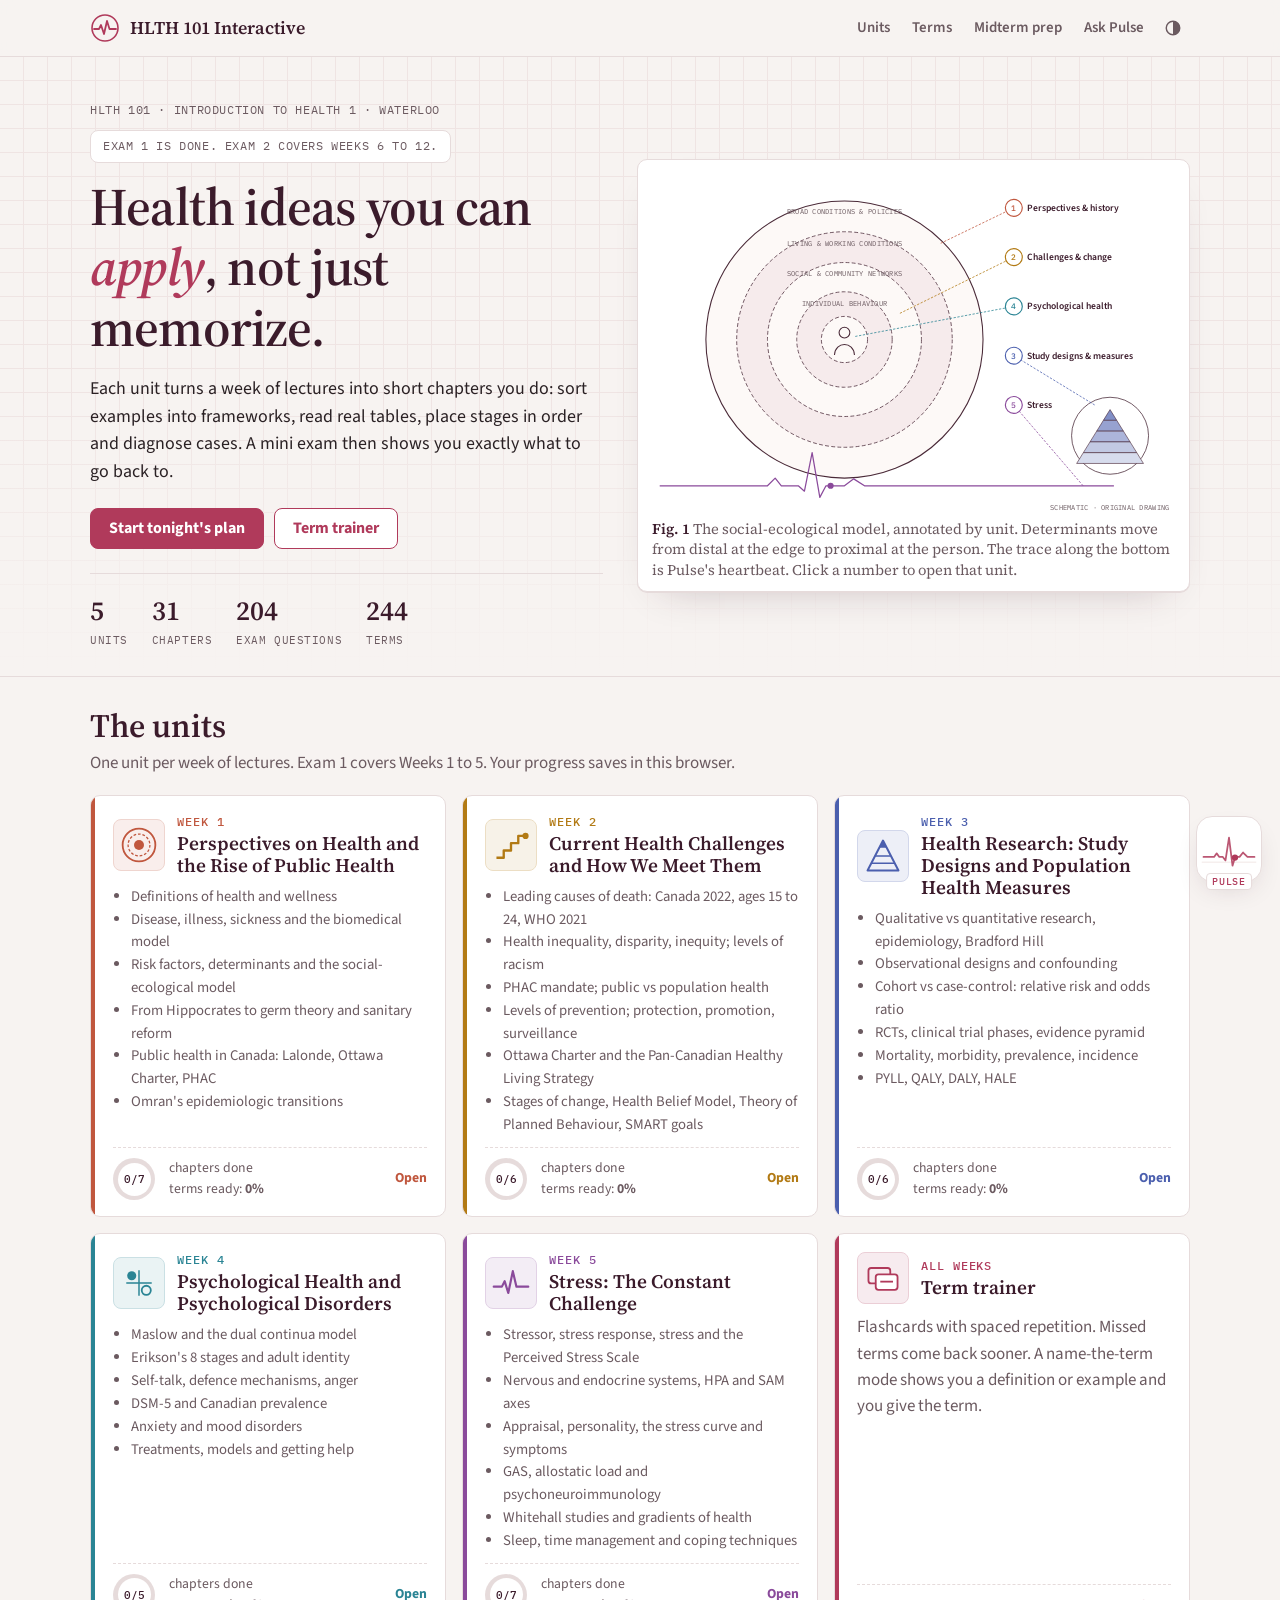
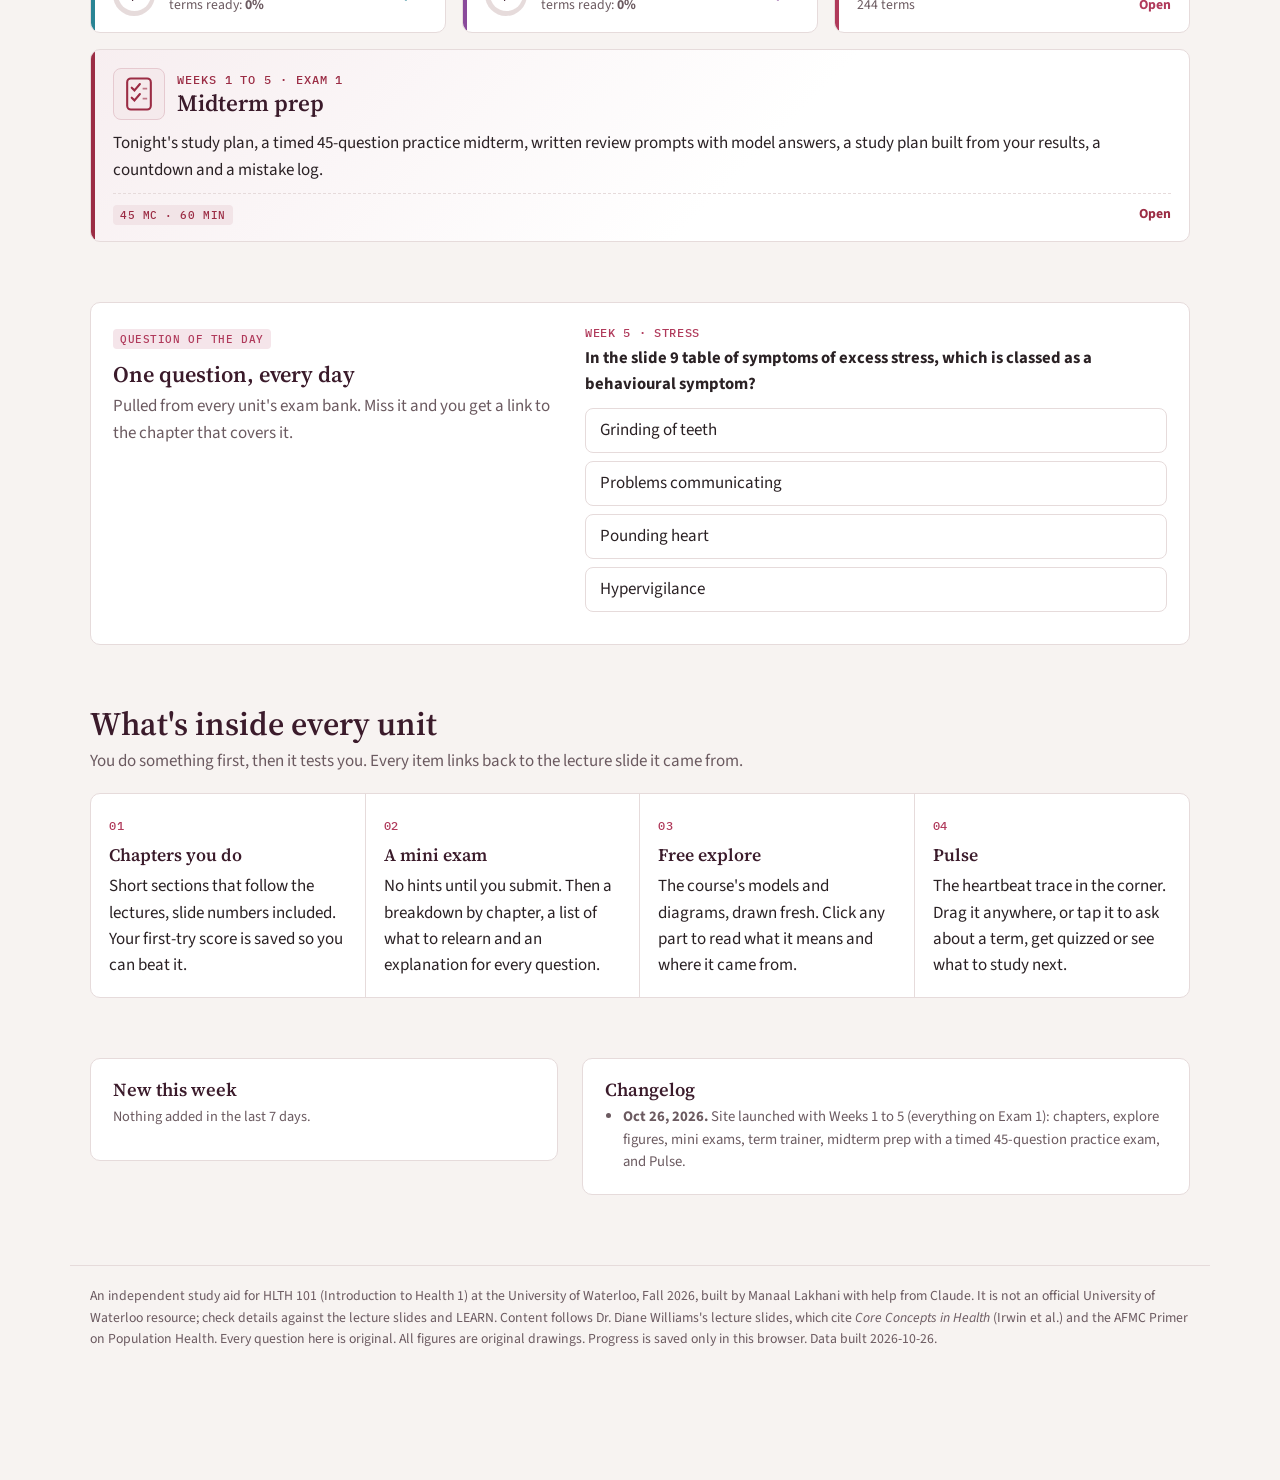
==== index.html @ 001bbe68 "HLTH 101 interactive review site: Weeks 1 to 5, term trainer, midterm prep, Pulse guide Co-Authored-" ====
<!DOCTYPE html>
<html lang="en">
<head>
<meta charset="utf-8">
<meta name="viewport" content="width=device-width, initial-scale=1, viewport-fit=cover">
<title>HLTH 101 Interactive</title>
<meta name="description" content="Interactive review for HLTH 101 Introduction to Health 1 at Waterloo: chapters you do, a term trainer, midterm prep and Pulse the study guide.">
<link rel="preconnect" href="https://fonts.googleapis.com"><link rel="preconnect" href="https://fonts.gstatic.com" crossorigin>
<link href="https://fonts.googleapis.com/css2?family=IBM+Plex+Mono:wght@400;500&family=Source+Sans+3:ital,wght@0,400;0,600;0,700;1,400&family=Source+Serif+4:ital,opsz,wght@0,8..60,400;0,8..60,600;0,8..60,700;1,8..60,400&display=swap" rel="stylesheet">
<link rel="stylesheet" href="assets/site.css">
<style>
.hf .ring-band{transition:opacity .2s;opacity:0}
.hf.on-1 .hb1,.hf.on-2 .hb2,.hf.on-3 .hb3,.hf.on-4 .hb4,.hf.on-5 .hb5{opacity:1}
.hf .co{cursor:pointer}
.hf .co circle{fill:var(--paper);stroke:var(--c);stroke-width:1.5}
.hf .co text.n{font-family:var(--mono);font-size:11px;font-weight:500;fill:var(--c);text-anchor:middle}
.hf .co text.t{fill:var(--head);font-family:var(--sans);font-size:12.5px;font-weight:600}
.hf .co line{stroke:var(--c);stroke-width:1;stroke-dasharray:3 2}
.hf .co:hover circle,.hf .co:focus circle{fill:var(--c)} .hf .co:hover text.n,.hf .co:focus text.n{fill:var(--paper)}
.examchip{display:inline-flex;gap:10px;align-items:center;border:1px solid var(--rule);background:var(--paper);border-radius:8px;padding:6px 12px;margin-bottom:14px}
.examchip b{font-family:var(--display);font-size:1.15rem;color:var(--mid)}
</style>
</head>
<body>
<header id="nav"></header>
<section class="hero">
  <div class="wrap">
    <div>
      <p class="mono" style="margin:0 0 10px">HLTH 101 · Introduction to Health 1 · Waterloo</p>
      <div class="examchip" id="examchip"></div>
      <h1>Health ideas you can <em>apply</em>, not just memorize.</h1>
      <p class="lede">Each unit turns a week of lectures into short chapters you do: sort examples into frameworks, read real tables, place stages in order and diagnose cases. A mini exam then shows you exactly what to go back to.</p>
      <div class="btns"><a class="btn" id="startBtn" href="midterm.html#plan">Start tonight's plan</a><a class="btn ghost" href="terms.html">Term trainer</a></div>
      <div class="counts" id="counts"></div>
    </div>
    <figure class="plate" id="plate"></figure>
  </div>
</section>

<section class="sec" id="units"><div class="wrap">
  <h2>The units</h2>
  <p class="sub">One unit per week of lectures. Exam 1 covers Weeks 1 to 5. Your progress saves in this browser.</p>
  <div class="mods" id="mods"></div>
</div></section>

<section class="sec"><div class="wrap">
  <div class="split card" style="padding:22px">
    <div><span class="pill">Question of the day</span><h3 style="margin-top:10px;font-size:1.4rem">One question, every day</h3><p class="sub" style="margin-bottom:0">Pulled from every unit's exam bank. Miss it and you get a link to the chapter that covers it.</p></div>
    <div id="qod"></div>
  </div>
</div></section>

<section class="sec"><div class="wrap">
  <h2>What's inside every unit</h2>
  <p class="sub">You do something first, then it tests you. Every item links back to the lecture slide it came from.</p>
  <div class="how">
    <div><span class="n">01</span><b>Chapters you do</b>Short sections that follow the lectures, slide numbers included. Your first-try score is saved so you can beat it.</div>
    <div><span class="n">02</span><b>A mini exam</b>No hints until you submit. Then a breakdown by chapter, a list of what to relearn and an explanation for every question.</div>
    <div><span class="n">03</span><b>Free explore</b>The course's models and diagrams, drawn fresh. Click any part to read what it means and where it came from.</div>
    <div><span class="n">04</span><b>Pulse</b>The heartbeat trace in the corner. Drag it anywhere, or tap it to ask about a term, get quizzed or see what to study next.</div>
  </div>
</div></section>

<section class="sec"><div class="wrap">
  <div class="split">
    <div class="card"><h3>New this week</h3><div id="newlist"></div></div>
    <div class="card"><h3>Changelog</h3><ul class="changelog">
      <li><b>Oct 26, 2026.</b> Site launched with Weeks 1 to 5 (everything on Exam 1): chapters, explore figures, mini exams, term trainer, midterm prep with a timed 45-question practice exam, and Pulse.</li>
    </ul></div>
  </div>
</div></section>

<footer id="foot"></footer>
<script src="studydata.js"></script>
<script src="assets/core.js"></script>
<script src="assets/figs.js"></script>
<script src="assets/act.js"></script>
<script src="assets/guide.js"></script>
<script>
(function(){
const {esc,$}=H; H.nav(""); H.foot();
const U=H.units;
/* exam chip */
const ec=()=>{ const c=H.countdown(); $("#examchip").innerHTML=c?`<span class="mono">Exam 1 · Tue Oct 27 · 4:00 pm · STC 0010</span><b>${H.countText()}</b>`:`<span class="mono">Exam 1 is done. Exam 2 covers Weeks 6 to 12.</span>`; };
ec(); setInterval(ec,30000);

/* hero figure: social-ecological rings with a heartbeat trace, annotated by unit */
(function(){
  const reduce=matchMedia("(prefers-reduced-motion: reduce)").matches;
  const cx=250, cy=215; let g=`<svg class="fig hf" id="hf" viewBox="0 0 680 440" role="img" aria-label="Social-ecological model with callouts linking to each unit">`;
  const R=[180,140,100,62,30];
  R.forEach((r,i)=>g+=`<circle cx="${cx}" cy="${cy}" r="${r}" class="${i%2?"sf":"fl"}" stroke="var(--fig-stroke)" stroke-width="${i?1:1.4}" ${i?'stroke-dasharray="5 3"':""}/>`);
  g+=`<circle class="ring-band hb1" cx="${cx}" cy="${cy}" r="160" fill="none" stroke="var(--u1)" stroke-width="40" style="stroke-opacity:.16"/>`;
  g+=`<circle class="ring-band hb2" cx="${cx}" cy="${cy}" r="81" fill="none" stroke="var(--u2)" stroke-width="38" style="stroke-opacity:.18"/>`;
  g+=`<circle class="ring-band hb4" cx="${cx}" cy="${cy}" r="30" fill="var(--u4)" style="fill-opacity:.18"/>`;
  /* person at the centre */
  g+=`<circle cx="${cx}" cy="${cy-9}" r="7" fill="none" stroke="var(--fig-stroke)" stroke-width="1.4"/><path d="M${cx-13} ${cy+20} C ${cx-12} ${cy+2}, ${cx+12} ${cy+2}, ${cx+13} ${cy+20}" fill="none" stroke="var(--fig-stroke)" stroke-width="1.4"/>`;
  [["broad conditions & policies",cy-163],["living & working conditions",cy-122],["social & community networks",cy-82],["individual behaviour",cy-44]].forEach(([t,y])=>g+=`<text x="${cx}" y="${y}" text-anchor="middle" class="cap" style="font-size:9px">${t}</text>`);
  /* evidence pyramid inset (unit 3) */
  g+=`<g transform="translate(595 340)"><circle class="ring-band hb3" r="56" fill="var(--u3)" style="fill-opacity:.12"/><circle r="50" fill="var(--paper)" stroke="var(--fig-stroke)" stroke-width="1"/>`;
  for(let i=0;i<5;i++){ const y1=-34+i*14, y2=y1+14, w1=(y1+34)*0.62, w2=(y2+34)*0.62; g+=`<path d="M${-w1} ${y1} L${w1} ${y1} L${w2} ${y2} L${-w2} ${y2} Z" fill="color-mix(in srgb,var(--u3) ${10+(5-i)*12}%,var(--paper))" stroke="var(--fig-stroke)" stroke-width=".8"/>`; }
  g+=`</g>`;
  /* heartbeat trace (unit 5) */
  const ecg="M10 405 H150 L160 395 L168 405 H190 L198 412 L208 362 L218 420 L226 405 H250 L262 396 L276 405 H600";
  g+=`<path class="ring-band hb5" d="${ecg}" fill="none" stroke="var(--u5)" stroke-width="8" style="stroke-opacity:.2"/><path id="ecg" d="${ecg}" fill="none" stroke="var(--u5)" stroke-width="1.6" stroke-linejoin="round"/>`;
  g+=`<circle r="4" fill="var(--u5)">${reduce?"":`<animateMotion dur="4s" repeatCount="indefinite"><mpath href="#ecg"/></animateMotion>`}</circle>`;
  /* callouts */
  const CO=[[1,cx+125,cy-125,470,44,"Perspectives & history"],[2,cx+72,cy-34,470,108,"Challenges & behaviour change"],[4,cx+14,cy-4,470,172,"Psychological health"],[3,575,300,470,236,"Research & measures"],[5,560,405,470,300,"Stress"]];
  CO.forEach(([n,px,py,x,y,t])=>{ const u=U.find(z=>z.n===n); const href=u?`unit.html?u=${u.id}`:"#units"; const lab=u?u.short:t;
    g+=`<a class="co" href="${href}" style="--c:var(--u${n})" data-n="${n}" aria-label="Week ${n}: ${esc(lab)}"><line x1="${px}" y1="${py}" x2="${x}" y2="${y}"/><circle cx="${x}" cy="${y}" r="11"/><text class="n" x="${x}" y="${y+4}">${n}</text><text class="t" x="${x+17}" y="${y+4}" text-anchor="start">${esc(lab)}</text></a>`; });
  g+=`<text x="672" y="436" text-anchor="end" class="cap" style="font-size:8.5px">schematic · original drawing</text></svg>`;
  $("#plate").innerHTML=g+`<figcaption><b>Fig. 1</b> The social-ecological model, annotated by unit. Determinants move from distal at the edge to proximal at the person. The trace along the bottom is Pulse's heartbeat. Click a number to open that unit.</figcaption>`;
  const svg=$("#hf"); svg.querySelectorAll(".co").forEach(a=>{ const on=()=>svg.classList.add("on-"+a.dataset.n), off=()=>svg.classList.remove("on-"+a.dataset.n); a.addEventListener("mouseenter",on); a.addEventListener("mouseleave",off); a.addEventListener("focus",on); a.addEventListener("blur",off); });
})();

/* unit cards */
const prog=H.get("progress",{}), ex=H.get("exam",{});
let totalCh=0, totalQ=0, totalT=0;
$("#mods").innerHTML=U.map(u=>{ const c=H.color(u); const done=u.chapters.filter(ch=>prog[ch.id]).length; totalCh+=u.chapters.length; totalQ+=H.bank([u.id]).length; totalT+=u.terms.length;
  const newN=[...u.terms,...u.questions,...u.chapters].filter(x=>H.isNew(x.added)).length;
  return `<a class="mod" href="unit.html?u=${u.id}" style="--c:${c}"><div class="top"><span class="icon">${H.ICON[u.n]||""}</span><div><div class="num">Week ${u.n}${newN?` · <span class="pill new">new</span>`:""}</div><h3>${esc(u.title)}</h3></div></div>
  <ul>${(u.topics||[]).map(t=>`<li>${esc(t)}</li>`).join("")}</ul>
  <div class="prog"><span class="ring" style="--p:${H.pct(done,u.chapters.length)}"><span>${done}/${u.chapters.length}</span></span><span>chapters done<br>terms ready: <b>${H.readiness(u.id)}%</b>${ex[u.id]?` · exam best <b>${ex[u.id].best}%</b>`:""}</span><span class="go">Open</span></div></a>`; }).join("")
 + `<a class="mod" href="terms.html" style="--c:var(--accent)"><div class="top"><span class="icon">${H.ICON.terms}</span><div><div class="num">All weeks</div><h3>Term trainer</h3></div></div><p style="margin:0;color:var(--ink2)">Flashcards with spaced repetition. Missed terms come back sooner. A name-the-term mode shows you a definition or example and you give the term.</p><div class="prog"><span>${totalT} terms</span><span class="go">Open</span></div></a>`
 + `<a class="mod mid" href="midterm.html" style="--c:var(--mid);grid-column:1/-1"><div class="top"><span class="icon">${H.ICON.mid}</span><div><div class="num">Weeks 1 to 5 · Exam 1</div><h3>Midterm prep</h3></div></div>
   <p style="margin:0">Tonight's study plan, a timed 45-question practice midterm, written review prompts with model answers, a study plan built from your results, a countdown and a mistake log.</p>
   <div class="prog"><span class="pill" style="--c:var(--mid)">45 MC · 60 min</span>${ex.midterm?`<span>practice midterm best: <b>${ex.midterm.best}%</b></span>`:""}<span class="go">Open</span></div></a>`;
$("#counts").innerHTML=`<span><b>${U.length}</b>units</span><span><b>${totalCh}</b>chapters</span><span><b>${totalQ}</b>exam questions</span><span><b>${totalT}</b>terms</span>`;

/* question of the day */
const pool=H.bank(); if(pool.length){ const day=Math.floor(Date.now()/864e5); const q=pool[(day*7919)%pool.length];
  H.mcq($("#qod"),q,{label:`Week ${H.unit(q.unit).n} · ${H.unit(q.unit).short}`,onAnswer:ok=>{ if(!ok&&q.ch) $("#qod .fbx").insertAdjacentHTML("beforeend",` <a href="${H.chLink(q.ch)}">Review that chapter</a>`); }}); }

/* new this week */
const fresh=U.map(u=>({u,n:[...u.terms,...u.questions].filter(x=>H.isNew(x.added)).length})).filter(x=>x.n);
$("#newlist").innerHTML=fresh.length?`<ul class="changelog">${fresh.map(x=>`<li><span class="pill new">new</span> <a href="unit.html?u=${x.u.id}">Week ${x.u.n}: ${esc(x.u.short)}</a>, ${x.n} new terms and questions</li>`).join("")}</ul>`:`<p class="muted small">Nothing added in the last 7 days.</p>`;
})();
</script>
</body>
</html>
---- assets/site.css ----
/* HLTH 101 Interactive: shared styles. Same layout system as the BIOL 130 site, warmer clinical palette. */
:root{
  --page:#f7f3f1; --paper:#ffffff; --ink:#2a2124; --ink2:#6b5a60; --rule:#e6dbdb; --grid:#efe4e3; --head:#3b1b2b;
  --accent:#b03a5b; --accentInk:#ffffff; --accentSoft:#f8e6eb;
  --ok:#2e7a55; --okSoft:#e3f2e9; --bad:#b0383a; --badSoft:#f9e3e2; --chip:#f6eeee;
  --u1:#c0573e; --u2:#b27a14; --u3:#4b5fae; --u4:#2a8494; --u5:#8a4a9b; --mid:#9b2c44;
  --display:"Source Serif 4", Georgia, serif; --sans:"Source Sans 3", system-ui, -apple-system, "Segoe UI", Arial, sans-serif; --mono:"IBM Plex Mono", ui-monospace, SFMono-Regular, Menlo, monospace;
  --fig-stroke:#4a2a38; --fig-fill:#fdf9f7; --fig-soft:#f6ebec; --shadow:rgba(59,27,43,.30);
  box-sizing:border-box; padding-top:env(safe-area-inset-top,0px); padding-bottom:env(safe-area-inset-bottom,0px);
}
@media (prefers-color-scheme: dark){ :root:not([data-theme="light"]){
  --page:#171014; --paper:#21181c; --ink:#f2e8eb; --ink2:#bfaab1; --rule:#3a2b31; --grid:#261b20; --head:#f8e6ec;
  --accent:#ef8cab; --accentInk:#2a0f1a; --accentSoft:#3b222b; --ok:#72c79a; --okSoft:#1b3126; --bad:#ef9690; --badSoft:#3d2020; --chip:#2b2025;
  --u1:#ee9a83; --u2:#e3b456; --u3:#9eaaf0; --u4:#6cc5d3; --u5:#cf9ade; --mid:#f08aa0;
  --fig-stroke:#e7cdd6; --fig-fill:#261c21; --fig-soft:#2f2228; --shadow:rgba(0,0,0,.5);
} }
:root[data-theme="dark"]{
  --page:#171014; --paper:#21181c; --ink:#f2e8eb; --ink2:#bfaab1; --rule:#3a2b31; --grid:#261b20; --head:#f8e6ec;
  --accent:#ef8cab; --accentInk:#2a0f1a; --accentSoft:#3b222b; --ok:#72c79a; --okSoft:#1b3126; --bad:#ef9690; --badSoft:#3d2020; --chip:#2b2025;
  --u1:#ee9a83; --u2:#e3b456; --u3:#9eaaf0; --u4:#6cc5d3; --u5:#cf9ade; --mid:#f08aa0;
  --fig-stroke:#e7cdd6; --fig-fill:#261c21; --fig-soft:#2f2228; --shadow:rgba(0,0,0,.5);
}
*,*::before,*::after{box-sizing:inherit}
html{scroll-behavior:smooth;-webkit-text-size-adjust:100%}
body{margin:0;background:var(--page);color:var(--ink);font-family:var(--sans);font-size:17px;line-height:1.55;overflow-x:hidden}
a{color:var(--accent)}
button{font:inherit;color:inherit}
:focus-visible{outline:3px solid var(--accent);outline-offset:2px}
h1,h2,h3,h4{font-family:var(--display);color:var(--head);font-weight:600;line-height:1.15;margin:0}
p{margin:0 0 .8em}
.wrap{max-width:1140px;margin:0 auto;padding:0 20px}
.mono{font-family:var(--mono);font-size:.76rem;letter-spacing:.05em;text-transform:uppercase;color:var(--ink2)}
.muted{color:var(--ink2)} .small{font-size:.9rem}
.sr{position:absolute;width:1px;height:1px;overflow:hidden;clip:rect(0 0 0 0)}

/* nav */
.nav{position:sticky;top:0;z-index:30;background:color-mix(in srgb,var(--page) 90%,transparent);backdrop-filter:blur(8px);-webkit-backdrop-filter:blur(8px);border-bottom:1px solid var(--rule)}
.nav .wrap{display:flex;align-items:center;gap:14px;min-height:56px}
.logo{display:flex;align-items:center;gap:10px;text-decoration:none;color:var(--head);font-family:var(--display);font-weight:600;font-size:1.12rem;white-space:nowrap}
.logo svg{flex:none}
.nav nav{margin-left:auto;display:flex;gap:2px;flex-wrap:wrap;align-items:center}
.nav nav a,.nav nav button{color:var(--ink2);text-decoration:none;font-weight:600;padding:6px 10px;border-radius:6px;font-size:.93rem;background:none;border:0;cursor:pointer}
.nav nav a:hover,.nav nav button:hover,.nav nav a[aria-current="page"]{color:var(--head);background:var(--accentSoft)}
.themebtn{width:34px;height:34px;display:grid;place-items:center;padding:0!important}

/* buttons, pills */
.btn{display:inline-flex;align-items:center;justify-content:center;gap:8px;padding:10px 18px;border-radius:8px;background:var(--accent);color:var(--accentInk);font-weight:700;text-decoration:none;border:1.5px solid var(--accent);font-size:1rem;cursor:pointer;line-height:1.2}
.btn.ghost{background:var(--paper);color:var(--accent)}
.btn.sm{padding:6px 12px;font-size:.9rem}
.btn:hover{filter:brightness(1.06)}
.btn[disabled]{opacity:.45;cursor:not-allowed;filter:none}
.btns,.row{display:flex;gap:10px;flex-wrap:wrap;align-items:center}
.pill{display:inline-block;font:500 .7rem var(--mono);letter-spacing:.05em;text-transform:uppercase;border-radius:4px;padding:3px 7px;background:color-mix(in srgb,var(--c,var(--accent)) 13%,var(--paper));color:var(--c,var(--accent));white-space:nowrap}
.pill.new{--c:var(--mid)}
.src{font:500 .7rem var(--mono);letter-spacing:.03em;color:var(--ink2);text-transform:uppercase}

/* hero */
.hero{position:relative;padding:44px 0 26px;background-image:linear-gradient(var(--grid) 1px,transparent 1px),linear-gradient(90deg,var(--grid) 1px,transparent 1px);background-size:24px 24px;background-position:-1px -1px;border-bottom:1px solid var(--rule)}
.hero::after{content:"";position:absolute;inset:0;background:linear-gradient(180deg,transparent 55%,var(--page));pointer-events:none}
.hero .wrap{position:relative;z-index:1;display:grid;grid-template-columns:minmax(0,1fr) minmax(0,1.08fr);gap:34px;align-items:center}
.hero h1{font-size:clamp(2.1rem,4.6vw,3.3rem);letter-spacing:-.015em}
.hero h1 em{font-style:italic;color:var(--accent)}
.lede{font-size:1.12rem;max-width:31em;margin:16px 0 22px}
.counts{display:flex;gap:24px;flex-wrap:wrap;margin-top:24px;padding-top:16px;border-top:1px solid var(--rule)}
.counts span{font-family:var(--mono);font-size:.7rem;letter-spacing:.05em;text-transform:uppercase;color:var(--ink2)}
.counts b{display:block;font-family:var(--display);font-size:1.7rem;color:var(--head);font-weight:600;letter-spacing:0;text-transform:none}

/* plates (figures) */
.plate{margin:0;background:var(--paper);border:1px solid var(--rule);border-radius:10px;padding:14px 14px 10px;box-shadow:0 1px 0 var(--rule),0 18px 40px -26px var(--shadow)}
.plate svg{display:block;width:100%;height:auto;touch-action:manipulation}
.plate figcaption{font-family:var(--display);font-size:.92rem;color:var(--ink2);margin-top:6px;line-height:1.4}
.plate figcaption b{color:var(--head);font-weight:600}
svg.fig text{font-family:var(--sans);fill:var(--ink)}
svg.fig .ln{fill:none;stroke:var(--fig-stroke);stroke-width:1.4}
svg.fig .lt{fill:none;stroke:var(--fig-stroke);stroke-width:.8;opacity:.7}
svg.fig .fl{fill:var(--fig-fill)} svg.fig .sf{fill:var(--fig-soft)}
svg.fig .cap{font-family:var(--mono);font-size:10px;fill:var(--ink2);letter-spacing:.04em;text-transform:uppercase}
svg.fig .slot rect{fill:var(--paper);stroke:var(--c,var(--accent));stroke-width:1.3;rx:6}
svg.fig .slot text{font-size:12.5px;font-weight:600;fill:var(--head)}
svg.fig .slot{cursor:pointer}
svg.fig .slot:hover rect,svg.fig .slot.on rect{fill:color-mix(in srgb,var(--c,var(--accent)) 14%,var(--paper))}
svg.fig .slot.empty rect{stroke-dasharray:4 3;fill:var(--chip)}
svg.fig .slot.empty text{fill:var(--ink2);font-weight:400}
svg.fig .slot.right rect{stroke:var(--ok);fill:var(--okSoft)}
svg.fig .slot.wrong rect{stroke:var(--bad);fill:var(--badSoft)}
svg.fig .slot.drop rect{stroke-width:2.5}

/* sections + hub */
.sec{padding:30px 0}
.sec h2{font-size:clamp(1.55rem,2.8vw,2.05rem)}
.sub{color:var(--ink2);margin:6px 0 18px;max-width:46em}
.mods{display:grid;grid-template-columns:repeat(3,minmax(0,1fr));gap:16px}
.mod{position:relative;background:var(--paper);border:1px solid var(--rule);border-radius:10px;padding:18px 18px 16px 22px;display:flex;flex-direction:column;gap:10px;text-decoration:none;color:inherit;transition:border-color .2s,box-shadow .2s;overflow:hidden}
.mod:hover{border-color:var(--c);box-shadow:0 10px 26px -18px var(--shadow)}
.mod::before{content:"";position:absolute;inset:0 auto 0 0;width:4px;background:var(--c)}
.mod .top{display:flex;align-items:center;gap:12px}
.icon{width:52px;height:52px;border-radius:8px;background:color-mix(in srgb,var(--c) 10%,var(--paper));border:1px solid color-mix(in srgb,var(--c) 25%,var(--paper));display:flex;align-items:center;justify-content:center;flex:none}
.mod .num{font:500 .72rem var(--mono);letter-spacing:.08em;color:var(--c);text-transform:uppercase}
.mod h3{font-size:1.2rem;margin-top:3px}
.mod ul{margin:0;padding-left:18px;color:var(--ink2);font-size:.92rem}
.mod .prog{display:flex;gap:14px;align-items:center;margin-top:auto;padding-top:10px;border-top:1px dashed var(--rule);font-size:.86rem;color:var(--ink2)}
.ring{--p:0;width:42px;height:42px;border-radius:50%;background:conic-gradient(var(--c,var(--accent)) calc(var(--p)*1%),var(--rule) 0);display:grid;place-items:center;flex:none}
.ring span{width:33px;height:33px;border-radius:50%;background:var(--paper);display:grid;place-items:center;font:500 .66rem var(--mono);color:var(--head)}
.mod .go{margin-left:auto;font-weight:700;color:var(--c)}
.mod.mid{grid-column:span 2;background:linear-gradient(135deg,color-mix(in srgb,var(--mid) 8%,var(--paper)),var(--paper) 60%)}
.mod.mid h3{font-size:1.45rem}
.how{display:grid;grid-template-columns:repeat(4,minmax(0,1fr));border:1px solid var(--rule);border-radius:10px;background:var(--paper);overflow:hidden}
.how div{padding:18px;border-right:1px solid var(--rule)} .how div:last-child{border-right:0}
.how b{display:block;font-family:var(--display);font-size:1.1rem;color:var(--head);margin:4px 0;font-weight:600}
.how .n{font:500 .72rem var(--mono);letter-spacing:.06em;color:var(--accent)}
.card{background:var(--paper);border:1px solid var(--rule);border-radius:10px;padding:20px 22px}
.card h2{font-size:1.4rem;margin-bottom:6px} .card h3{font-size:1.15rem;margin-bottom:6px}
.split{display:grid;grid-template-columns:minmax(0,1fr) minmax(0,1.3fr);gap:24px;align-items:start}
.foot{margin:40px auto 0;padding:20px 20px 130px;border-top:1px solid var(--rule);color:var(--ink2);font-size:.86rem}
.changelog{margin:0;padding-left:18px;color:var(--ink2);font-size:.92rem}

/* cram plan */
.plan{list-style:none;margin:0;padding:0;display:grid;gap:10px}
.plan li{display:grid;grid-template-columns:auto 1fr auto;gap:12px;align-items:center;background:var(--paper);border:1px solid var(--rule);border-radius:10px;padding:12px 14px}
.plan li.done{opacity:.6}
.plan li.done b{text-decoration:line-through}
.plan .t{font:500 .72rem var(--mono);color:var(--accent);letter-spacing:.05em;text-transform:uppercase;min-width:4.5em}
.plan .box{width:22px;height:22px;border-radius:5px;border:1.5px solid var(--rule);background:var(--paper);cursor:pointer;display:grid;place-items:center}
.plan li.done .box{background:var(--ok);border-color:var(--ok);color:#fff}
.plan b{color:var(--head)}

/* page header for inner pages */
.phead{padding:28px 0 18px;border-bottom:1px solid var(--rule);background-image:linear-gradient(var(--grid) 1px,transparent 1px),linear-gradient(90deg,var(--grid) 1px,transparent 1px);background-size:24px 24px;position:relative}
.phead::after{content:"";position:absolute;inset:0;background:linear-gradient(180deg,transparent 40%,var(--page));pointer-events:none}
.phead .wrap{position:relative;z-index:1}
.phead h1{font-size:clamp(1.7rem,3.6vw,2.4rem);margin:6px 0 4px}
.tabs{display:flex;gap:4px;flex-wrap:wrap;margin-top:16px}
.tab{background:var(--paper);border:1px solid var(--rule);border-radius:8px;padding:7px 13px;cursor:pointer;color:var(--ink2);font-weight:600;text-decoration:none;font-size:.95rem}
.tab:hover{color:var(--head)}
.tab[aria-current="true"]{color:var(--accentInk);background:var(--c,var(--accent));border-color:var(--c,var(--accent))}
.main{padding:24px 0 60px}

/* chapters list */
.chlist{list-style:none;margin:0;padding:0;display:grid;grid-template-columns:repeat(auto-fill,minmax(280px,1fr));gap:12px}
.chitem{background:var(--paper);border:1px solid var(--rule);border-radius:10px;padding:14px 16px;cursor:pointer;text-align:left;width:100%;display:grid;grid-template-columns:auto 1fr;gap:4px 12px;align-items:baseline;text-decoration:none;color:inherit}
.chitem:hover{border-color:var(--c,var(--accent))}
.chnum{font-family:var(--display);font-size:1.6rem;color:var(--c,var(--accent));grid-row:span 3;line-height:1}
.chitem h3{font-size:1.08rem}
.chitem .meta{grid-column:2;color:var(--ink2);font-size:.88rem}
.done-tag{color:var(--ok);font-weight:600}

/* chapter view */
.crumb{display:flex;align-items:center;gap:14px;flex-wrap:wrap;margin-bottom:14px}
.crumb h2{font-size:1.5rem}
.back{background:none;border:0;color:var(--c,var(--accent));cursor:pointer;font-weight:700;padding:0}
.steps{display:flex;gap:4px;flex:1;min-width:140px;max-width:380px;margin-left:auto}
.steps i{flex:1;height:6px;border-radius:3px;background:var(--rule)}
.steps i.on{background:var(--c,var(--accent))} .steps i.cur{background:var(--head)}
.stage{display:grid;grid-template-columns:minmax(0,1fr) minmax(0,1.35fr);gap:20px;align-items:start}
.panel{background:var(--paper);border:1px solid var(--rule);border-radius:10px;padding:18px 20px}
.panel h3{font-size:1.2rem;margin-bottom:8px}
.learn{font-size:1rem} .learn ul{padding-left:20px;margin:0 0 .8em}
.kicker{font:500 .72rem var(--mono);letter-spacing:.06em;text-transform:uppercase;color:var(--c,var(--accent));margin-bottom:6px}
.case{background:var(--chip);border-left:3px solid var(--c,var(--accent));padding:10px 14px;border-radius:0 8px 8px 0;margin:0 0 10px}
.q{font-weight:700;margin:4px 0 10px;font-size:1.04rem}
.opts{display:grid;gap:8px;margin:10px 0}
.opt{text-align:left;padding:10px 14px;border:1px solid var(--rule);border-radius:8px;background:var(--paper);cursor:pointer;line-height:1.35;width:100%}
.opt:hover:not([disabled]){border-color:var(--accent)}
.opt.sel{border-color:var(--accent);box-shadow:inset 0 0 0 1.5px var(--accent)}
.opt.right{border-color:var(--ok);background:var(--okSoft)}
.opt.wrong{border-color:var(--bad);background:var(--badSoft)}
.opt[disabled]{cursor:default}
.fb{border-left:4px solid var(--accent);background:var(--accentSoft);padding:10px 14px;border-radius:0 8px 8px 0;margin:10px 0}
.fb.ok{border-color:var(--ok);background:var(--okSoft)} .fb.bad{border-color:var(--bad);background:var(--badSoft)}
.navrow{display:flex;justify-content:space-between;gap:10px;margin-top:16px;flex-wrap:wrap}

/* interactives */
.pool{display:flex;flex-wrap:wrap;gap:8px;margin:10px 0;min-height:44px;padding:8px;border:1px dashed var(--rule);border-radius:8px}
.chipc{border:1px solid var(--rule);border-radius:8px;padding:8px 11px;background:var(--paper);cursor:grab;text-align:left;line-height:1.3;font-size:.93rem;touch-action:none;user-select:none;-webkit-user-select:none}
.chipc:hover{border-color:var(--accent)}
.chipc.sel{border-color:var(--accent);box-shadow:0 0 0 2px var(--accent) inset}
.chipc.right{border-color:var(--ok);background:var(--okSoft)} .chipc.wrong{border-color:var(--bad);background:var(--badSoft)}
.chipc .why{display:block;font-size:.82rem;color:var(--ink2);margin-top:3px}
.ghost-drag{position:fixed;z-index:999;pointer-events:none;opacity:.9;box-shadow:0 8px 24px -8px var(--shadow);transform:translate(-50%,-50%) rotate(-1.5deg)}
.bins{display:grid;grid-template-columns:repeat(auto-fit,minmax(160px,1fr));gap:8px;margin:10px 0}
.bin{border:1px solid var(--rule);border-radius:8px;padding:8px;min-height:96px;background:var(--chip);display:flex;flex-direction:column;gap:6px}
.bin h4{margin:0 0 2px;font:600 .9rem var(--sans);color:var(--head)}
.bin.drop,.slotc.drop{outline:2px solid var(--accent);outline-offset:1px}
.olist{display:grid;gap:8px;margin:10px 0;counter-reset:o}
.slotc{display:flex;gap:10px;align-items:center;border:1px dashed var(--rule);border-radius:8px;padding:8px 10px;min-height:44px;background:var(--paper);cursor:pointer}
.slotc .n{font-family:var(--display);color:var(--c,var(--accent));font-weight:600;min-width:1.3em}
.slotc.filled{border-style:solid}
.slotc.right{border-color:var(--ok);background:var(--okSoft)} .slotc.wrong{border-color:var(--bad);background:var(--badSoft)}
.mgrid{display:grid;grid-template-columns:minmax(0,1fr) minmax(0,1.4fr);gap:8px 10px;margin:10px 0;align-items:stretch}
.mleft{background:var(--chip);border-radius:8px;padding:8px 10px;font-weight:600;color:var(--head);display:flex;align-items:center}
.cmp{display:grid;grid-template-columns:1fr 1fr;gap:10px;margin:10px 0}
.cmp > div{border:1px solid var(--rule);border-radius:8px;padding:10px 12px;background:var(--chip)}
.cmp h4{font-size:1.02rem;margin-bottom:4px} .cmp ul{margin:0;padding-left:18px;font-size:.93rem}
.scen{border:1px solid var(--rule);border-radius:8px;padding:10px 12px;margin:8px 0}
.scen .row{margin-top:8px}
.tbl{overflow-x:auto;margin:10px 0;border:1px solid var(--rule);border-radius:8px}
.tbl table{border-collapse:collapse;width:100%;font-size:.9rem;background:var(--paper)}
.tbl th,.tbl td{padding:6px 10px;border-bottom:1px solid var(--rule);text-align:left;vertical-align:top}
.tbl th{font:600 .74rem var(--mono);letter-spacing:.03em;text-transform:uppercase;color:var(--ink2);background:var(--chip)}
.tbl caption{caption-side:top;text-align:left;font-family:var(--display);padding:8px 10px;color:var(--head)}
.lchips{display:flex;flex-wrap:wrap;gap:6px;margin:10px 0}

/* exam, practice */
.ex-q{border-top:1px solid var(--rule);padding:16px 0}
.ex-q:first-child{border-top:0}
.bar{height:8px;background:var(--rule);border-radius:4px;overflow:hidden}
.bar i{display:block;height:100%;background:var(--c,var(--accent))}
.brk{display:grid;grid-template-columns:minmax(0,1.6fr) minmax(0,1fr) auto;gap:6px 12px;align-items:center;font-size:.93rem}
.timer{font:600 1.05rem var(--mono);color:var(--head)}
.timer.low{color:var(--bad)}
.choose{display:flex;flex-wrap:wrap;gap:8px;margin:8px 0 14px}
.choose label{display:flex;gap:6px;align-items:center;border:1px solid var(--rule);border-radius:8px;padding:6px 10px;background:var(--paper);cursor:pointer;font-weight:600;font-size:.92rem}
.choose input{accent-color:var(--accent)}
.flag{font:500 .7rem var(--mono);text-transform:uppercase;color:var(--ink2);background:none;border:1px solid var(--rule);border-radius:4px;padding:2px 6px;cursor:pointer}
.flag[aria-pressed="true"]{color:var(--mid);border-color:var(--mid)}

/* glossary + terms */
.gl-tools{display:flex;gap:10px;flex-wrap:wrap;align-items:center;margin-bottom:12px}
.gl-tools input[type=search]{flex:1;min-width:200px;padding:9px 12px;border-radius:8px;border:1px solid var(--rule);background:var(--paper);color:var(--ink);font:inherit}
.gl{display:grid;gap:8px}
.gl .it{background:var(--paper);border:1px solid var(--rule);border-radius:8px;padding:10px 14px}
.gl .it b{color:var(--head);font-family:var(--display);font-size:1.05rem}
.gl .st{float:right}
.st{font:500 .66rem var(--mono);text-transform:uppercase;letter-spacing:.05em;padding:2px 6px;border-radius:4px;border:1px solid var(--rule);color:var(--ink2)}
.st.seen{color:var(--u3);border-color:var(--u3)} .st.tested{color:var(--ok);border-color:var(--ok)}
.flash{min-height:230px;display:flex;flex-direction:column;justify-content:center;align-items:center;text-align:center;gap:10px;cursor:pointer;padding:28px}
.flash .big{font-family:var(--display);font-size:clamp(1.4rem,3.4vw,2rem);color:var(--head)}
.boxes{display:grid;grid-template-columns:repeat(5,1fr);gap:6px;margin:8px 0}
.boxes div{border:1px solid var(--rule);border-radius:8px;padding:8px;text-align:center;background:var(--paper)}
.boxes b{display:block;font-family:var(--display);font-size:1.4rem;color:var(--head)}
.answer-in{width:100%;padding:10px 12px;border-radius:8px;border:1px solid var(--rule);background:var(--paper);color:var(--ink);font:inherit}
.rate button{border:1px solid var(--rule);background:var(--paper);border-radius:8px;padding:6px 12px;cursor:pointer;font-weight:600}
.rate button[aria-pressed="true"].g{background:var(--okSoft);border-color:var(--ok)}
.rate button[aria-pressed="true"].s{background:color-mix(in srgb,var(--u2) 18%,var(--paper));border-color:var(--u2)}
.rate button[aria-pressed="true"].n{background:var(--badSoft);border-color:var(--bad)}
details.ans{margin-top:8px} details.ans summary{cursor:pointer;color:var(--accent);font-weight:600}
.checklist{margin:6px 0;padding-left:0;list-style:none}
.checklist li{display:flex;gap:8px;align-items:flex-start;margin:3px 0}
.count{font-family:var(--display);font-size:clamp(2rem,5vw,3rem);color:var(--head);line-height:1}

@media (max-width:900px){
  .hero .wrap,.split,.stage{grid-template-columns:1fr}
  .mods{grid-template-columns:repeat(2,minmax(0,1fr))} .mod.mid{grid-column:span 2}
  .how{grid-template-columns:repeat(2,minmax(0,1fr))} .how div:nth-child(2){border-right:0} .how div:nth-child(-n+2){border-bottom:1px solid var(--rule)}
}
@media (max-width:600px){
  .wrap{padding:0 16px} body{font-size:16px}
  .mods{grid-template-columns:1fr} .mod.mid{grid-column:auto}
  .how{grid-template-columns:1fr} .how div{border-right:0;border-bottom:1px solid var(--rule)}
  .nav nav a,.nav nav button{padding:6px 6px;font-size:.86rem} .logo span{display:none}
  .hero{padding-top:24px} .cmp,.mgrid{grid-template-columns:1fr} .boxes{grid-template-columns:repeat(5,minmax(0,1fr))}
  .brk{grid-template-columns:1fr auto} .brk .bar{grid-column:1/-1}
  .plan li{grid-template-columns:auto 1fr} .plan li .btn{grid-column:1/-1}
}
@media (prefers-reduced-motion: reduce){ *{transition:none!important;animation:none!important} }
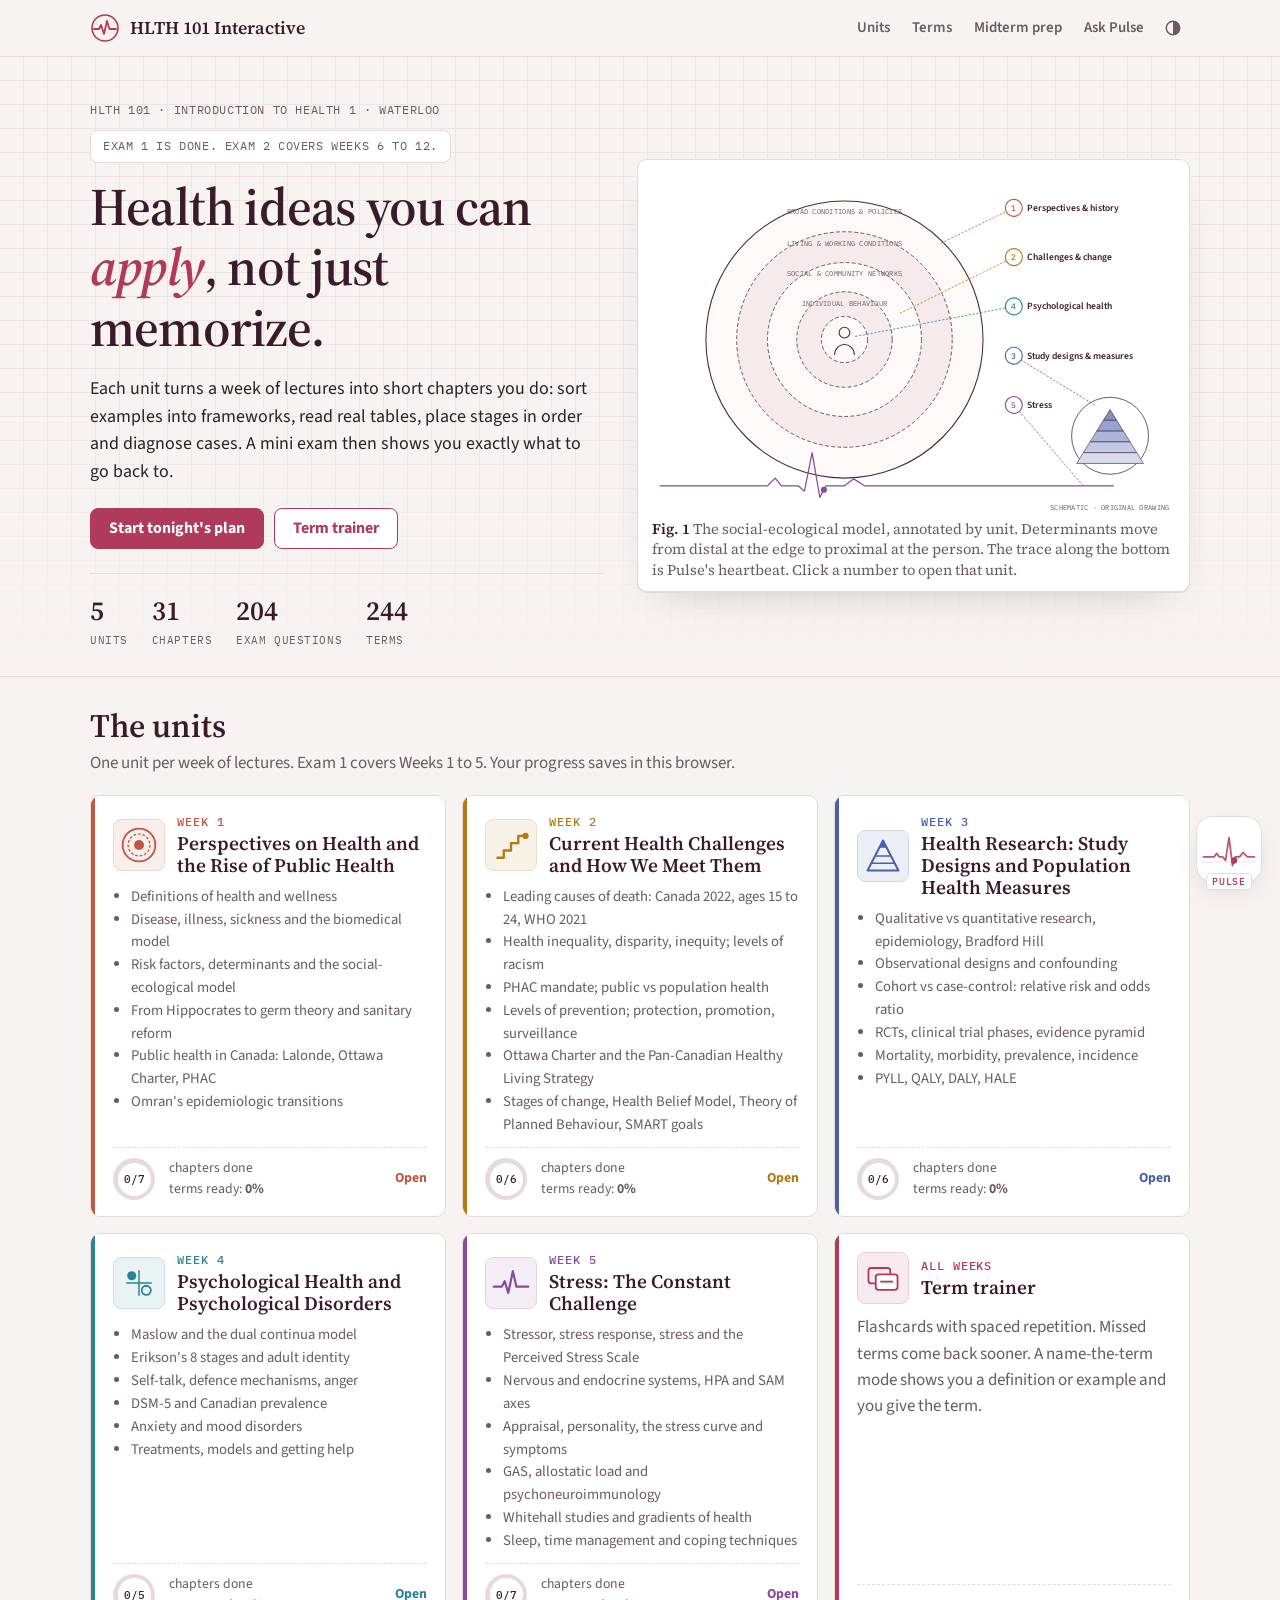
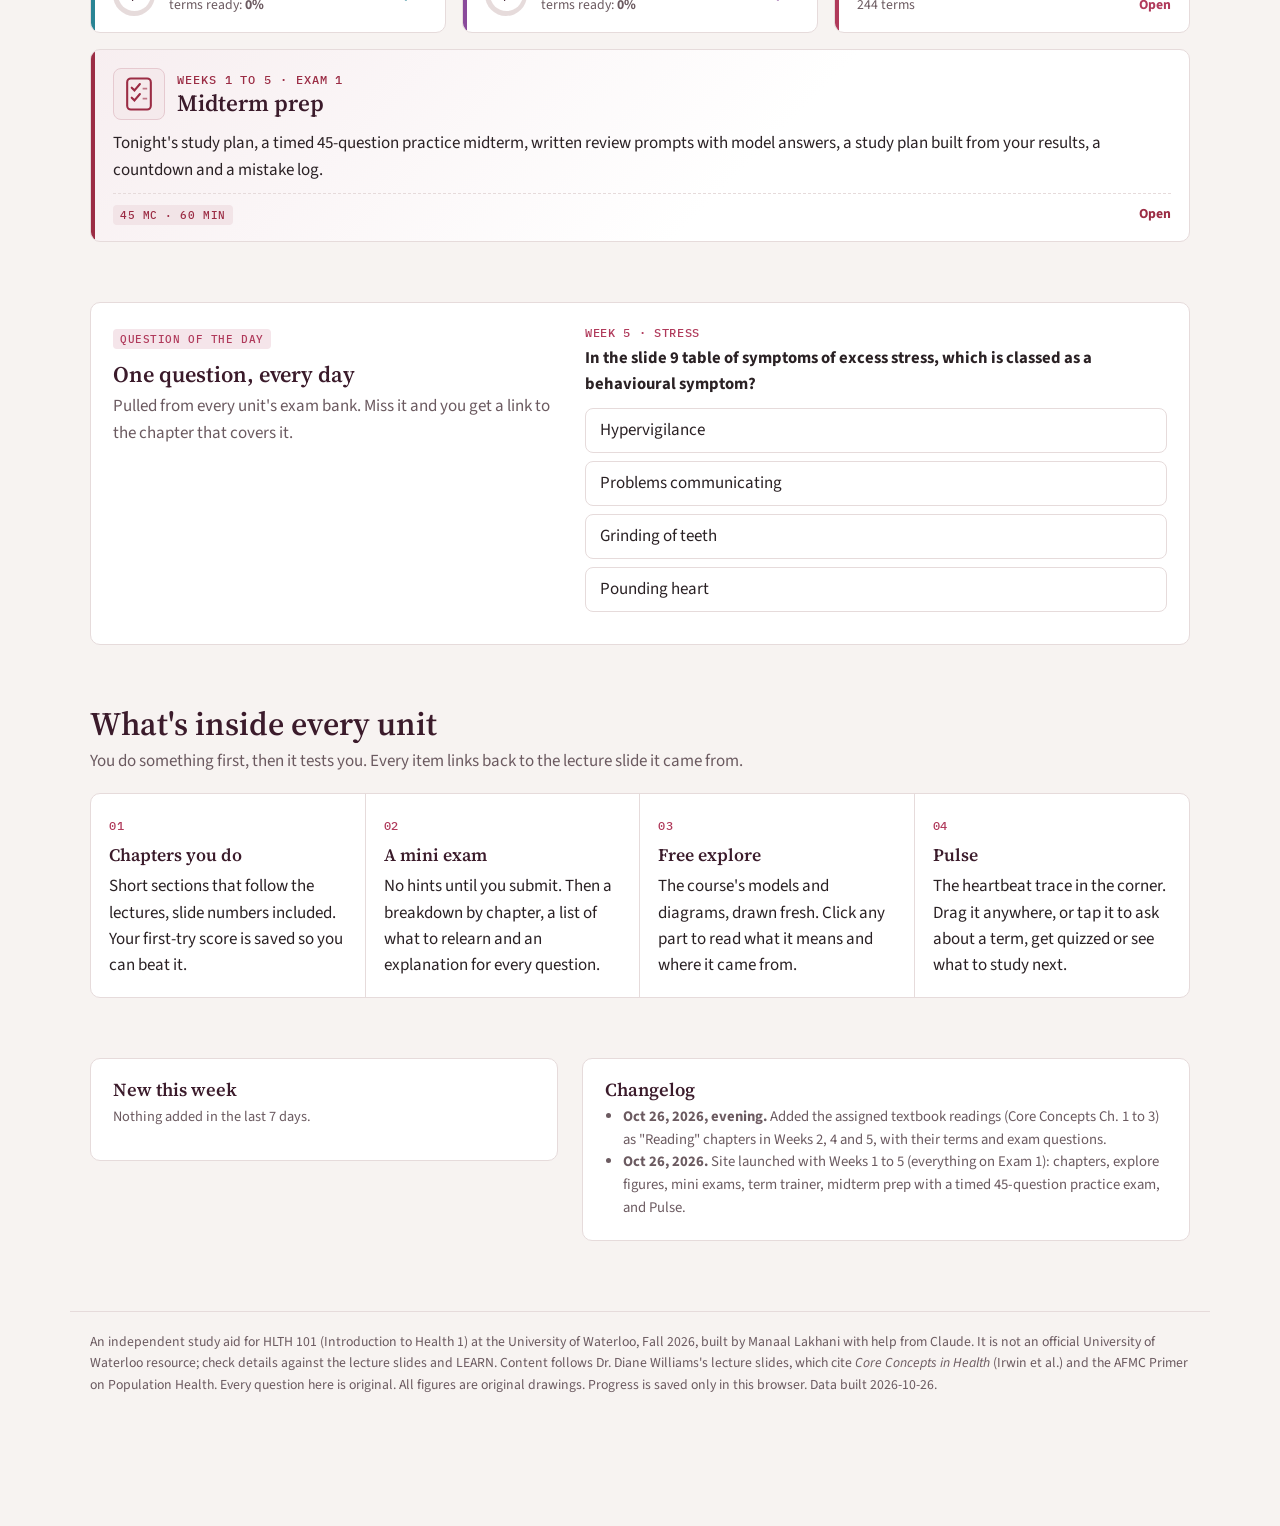
==== commit af3ed240: "Phone nav on one line, smaller Pulse button, readings note Co-Authored-By: Claude Opus 5.5 <noreply@" ====
--- a/index.html
+++ b/index.html
@@ -65,6 +65,7 @@
   <div class="split">
     <div class="card"><h3>New this week</h3><div id="newlist"></div></div>
     <div class="card"><h3>Changelog</h3><ul class="changelog">
+      <li><b>Oct 26, 2026, evening.</b> Added the assigned textbook readings (Core Concepts Ch. 1 to 3) as "Reading" chapters in Weeks 2, 4 and 5, with their terms and exam questions.</li>
       <li><b>Oct 26, 2026.</b> Site launched with Weeks 1 to 5 (everything on Exam 1): chapters, explore figures, mini exams, term trainer, midterm prep with a timed 45-question practice exam, and Pulse.</li>
     </ul></div>
   </div>
--- a/assets/site.css
+++ b/assets/site.css
@@ -247,7 +247,8 @@
   .wrap{padding:0 16px} body{font-size:16px}
   .mods{grid-template-columns:1fr} .mod.mid{grid-column:auto}
   .how{grid-template-columns:1fr} .how div{border-right:0;border-bottom:1px solid var(--rule)}
-  .nav nav a,.nav nav button{padding:6px 6px;font-size:.86rem} .logo span{display:none}
+  .nav nav{flex-wrap:nowrap;gap:0} .nav nav a,.nav nav button{padding:6px 7px;font-size:.86rem;white-space:nowrap} .logo span{display:none} .nav nav button:not(.themebtn){display:none}
+  .pulse-btn.pulse-btn{width:50px;height:50px;border-radius:13px;right:12px;bottom:12px} .pulse-btn.pulse-btn svg{transform:scale(.78)}
   .hero{padding-top:24px} .cmp,.mgrid{grid-template-columns:1fr} .boxes{grid-template-columns:repeat(5,minmax(0,1fr))}
   .brk{grid-template-columns:1fr auto} .brk .bar{grid-column:1/-1}
   .plan li{grid-template-columns:auto 1fr} .plan li .btn{grid-column:1/-1}
